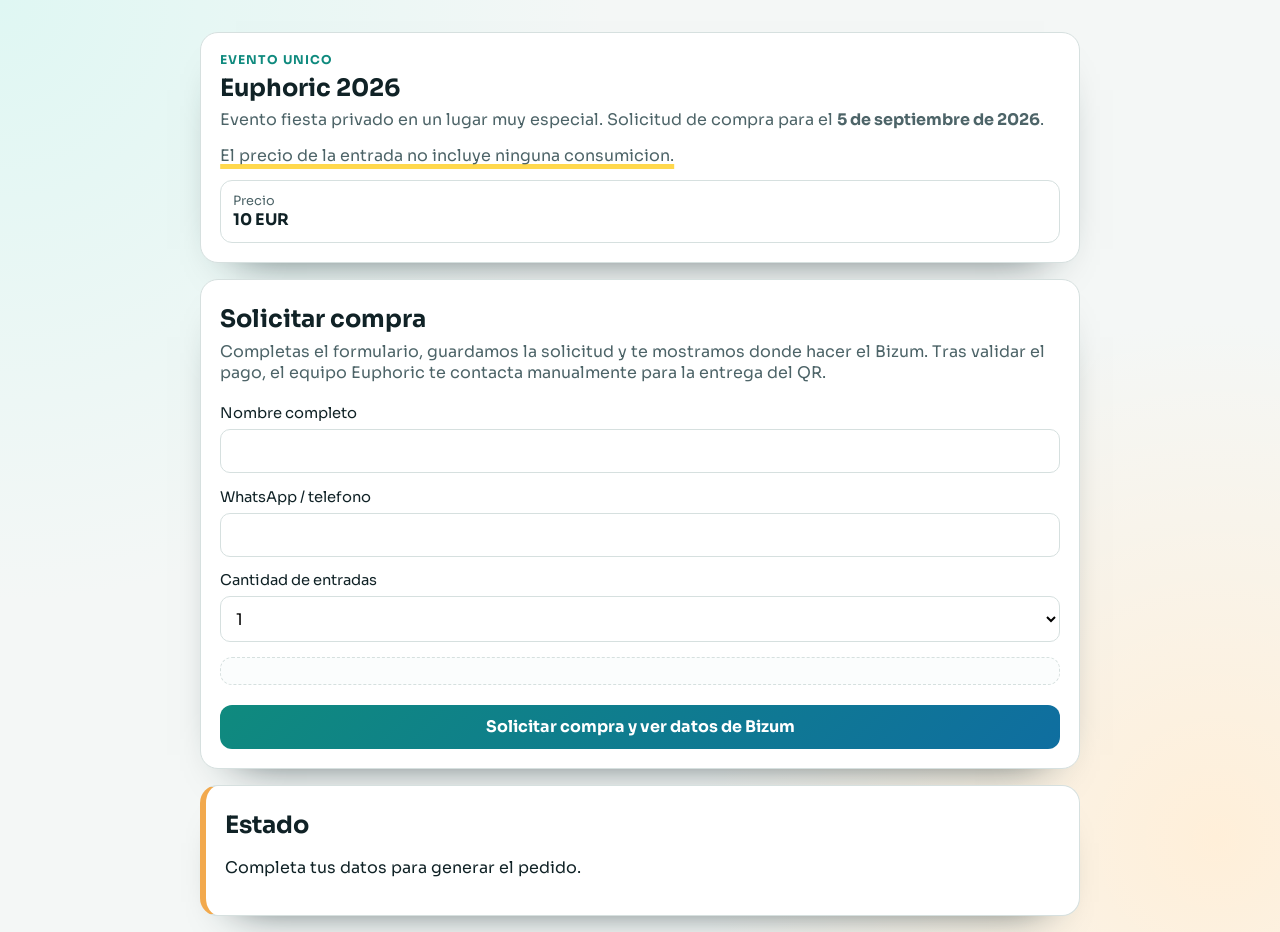
==== index.html @ bb03a4ed "feat: setup euphoric ticket request landing" ====
<!doctype html>
<html lang="es">
<head>
  <meta charset="UTF-8">
  <meta name="viewport" content="width=device-width, initial-scale=1.0">
  <meta name="robots" content="noindex, nofollow, noarchive, nosnippet, noimageindex">
  <meta name="googlebot" content="noindex, nofollow, noarchive, nosnippet, noimageindex">
  <title>Entradas Euphoric 2026</title>
  <link rel="preconnect" href="https://fonts.googleapis.com">
  <link rel="preconnect" href="https://fonts.gstatic.com" crossorigin>
  <link href="https://fonts.googleapis.com/css2?family=Sora:wght@400;600;700&display=swap" rel="stylesheet">
  <link rel="stylesheet" href="./styles.css">
</head>
<body>
  <main class="layout">
    <section class="card hero">
      <p class="eyebrow">Evento unico</p>
      <h1>Euphoric 2026</h1>
      <p class="subtitle">Evento fiesta privado en un lugar muy especial. Solicitud de compra para el <strong>5 de septiembre de 2026</strong>.</p>
      <p class="section-text highlighted-note">El precio de la entrada no incluye ninguna consumicion.</p>
      <div class="meta-grid">
        <article>
          <span class="meta-label">Precio</span>
          <strong>10 EUR</strong>
        </article>
      </div>
    </section>

    <section class="card">
      <h2>Solicitar compra</h2>
      <p class="section-text">Completas el formulario, guardamos la solicitud y te mostramos donde hacer el Bizum. Tras validar el pago, el equipo Euphoric te contacta manualmente para la entrega del QR.</p>

      <form id="orderForm" class="order-form">
        <label for="fullName">Nombre completo</label>
        <input id="fullName" name="fullName" type="text" required>

        <label for="phone">WhatsApp / telefono</label>
        <input id="phone" name="phone" type="text" required>

        <label for="quantity">Cantidad de entradas</label>
        <select id="quantity" name="quantity" required>
          <option value="1">1</option>
          <option value="2">2</option>
          <option value="3">3</option>
          <option value="4">4</option>
        </select>

        <div id="extraAttendees" class="extra-attendees" aria-live="polite"></div>

        <button type="submit" id="submitBtn">Solicitar compra y ver datos de Bizum</button>
      </form>
    </section>

    <section class="card status" id="statusCard">
      <h2>Estado</h2>
      <p id="statusMessage">Completa tus datos para generar el pedido.</p>
    </section>
  </main>

  <script src="./app.js" defer></script>
</body>
</html>
---- styles.css ----
:root {
  --bg: #f4f7f6;
  --ink: #102226;
  --muted: #4d6468;
  --card: #ffffff;
  --line: #d6e0df;
  --accent: #0f8a7e;
  --accent-2: #f2a94d;
  --ok: #1b7f42;
  --warn: #b56a09;
  --err: #aa2e2e;
}

* {
  box-sizing: border-box;
}

body {
  margin: 0;
  min-height: 100vh;
  font-family: "Sora", "Segoe UI", sans-serif;
  color: var(--ink);
  background:
    radial-gradient(circle at 0% 0%, #dff7f3 0%, transparent 38%),
    radial-gradient(circle at 95% 90%, #ffefd9 0%, transparent 35%),
    var(--bg);
}

.layout {
  width: min(880px, 92vw);
  margin: 2rem auto;
  display: grid;
  gap: 1rem;
}

.card {
  background: var(--card);
  border: 1px solid var(--line);
  border-radius: 18px;
  padding: 1.2rem;
  box-shadow: 0 22px 46px -36px #0c2024;
}

.hero {
  animation: float-in 420ms ease-out;
}

.eyebrow {
  margin: 0;
  text-transform: uppercase;
  letter-spacing: 0.08em;
  color: var(--accent);
  font-size: 0.76rem;
  font-weight: 700;
}

h1,
h2 {
  margin: 0.3rem 0;
}

.subtitle,
.section-text {
  margin: 0.4rem 0 0.9rem;
  color: var(--muted);
}

.highlighted-note {
  text-decoration-line: underline;
  text-decoration-color: #ffd84d;
  text-decoration-thickness: 0.3em;
  text-decoration-skip-ink: none;
}

.meta-grid {
  display: grid;
  grid-template-columns: repeat(auto-fit, minmax(180px, 1fr));
  gap: 0.65rem;
}

.meta-grid article {
  border: 1px solid var(--line);
  border-radius: 12px;
  padding: 0.75rem;
}

.meta-label {
  display: block;
  font-size: 0.8rem;
  color: var(--muted);
}

.order-form {
  display: grid;
  gap: 0.45rem;
}

.extra-attendees {
  margin-top: 0.5rem;
  padding: 0.8rem;
  border: 1px dashed var(--line);
  border-radius: 12px;
  background: #fbfdfd;
}

.extra-attendees p {
  margin: 0 0 0.35rem;
  color: var(--muted);
  font-size: 0.9rem;
}

label {
  margin-top: 0.45rem;
  font-size: 0.92rem;
}

input,
select,
button {
  font: inherit;
}

input,
select {
  width: 100%;
  border: 1px solid var(--line);
  border-radius: 10px;
  padding: 0.65rem;
  background: #fff;
}

button {
  margin-top: 0.8rem;
  border: 0;
  border-radius: 12px;
  padding: 0.72rem 0.9rem;
  background: linear-gradient(135deg, var(--accent), #0f6ea0);
  color: #fff;
  font-weight: 700;
  cursor: pointer;
}

button:hover {
  filter: brightness(0.96);
}

button:disabled {
  opacity: 0.7;
  cursor: not-allowed;
}

.status {
  border-left: 6px solid var(--accent-2);
}

.status.ok {
  border-left-color: var(--ok);
}

.status.warn {
  border-left-color: var(--warn);
}

.status.err {
  border-left-color: var(--err);
}

#statusMessage {
  line-height: 1.5;
}

.status-badge {
  display: inline-block;
  margin-bottom: 0.45rem;
  padding: 0.2rem 0.55rem;
  border-radius: 999px;
  background: #daf5e5;
  color: #0f5d2f;
  font-size: 0.78rem;
  font-weight: 700;
  letter-spacing: 0.03em;
}

.status.ok #statusMessage strong {
  color: #0f5d2f;
}

@keyframes float-in {
  from {
    opacity: 0;
    transform: translateY(8px);
  }
  to {
    opacity: 1;
    transform: translateY(0);
  }
}

@media (max-width: 720px) {
  .layout {
    margin: 1rem auto 2rem;
  }

  .meta-grid {
    grid-template-columns: 1fr;
  }
}
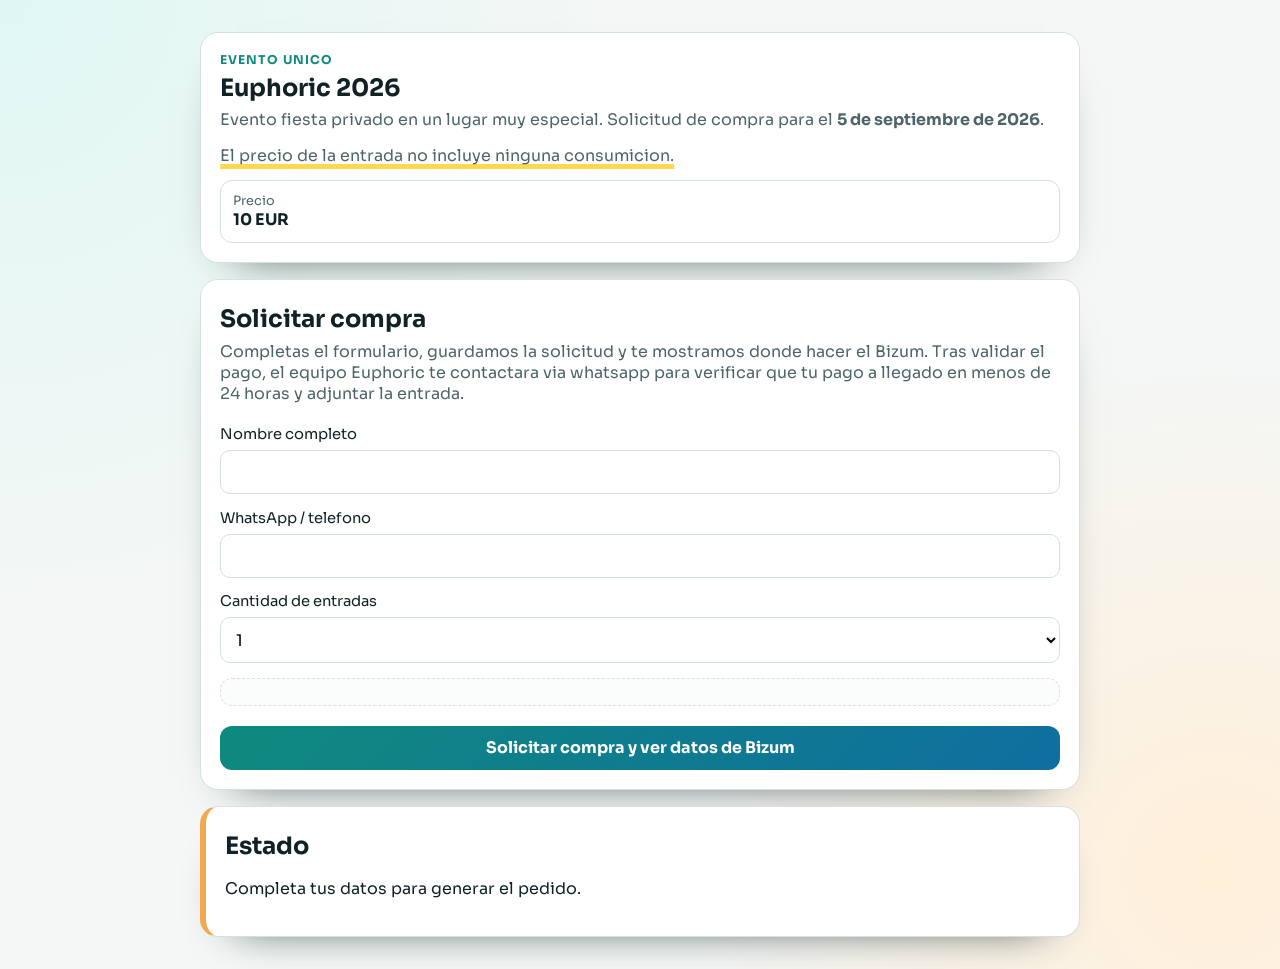
==== commit 0ddf18d7: "chore: update post-payment whatsapp copy" ====
--- a/index.html
+++ b/index.html
@@ -28,7 +28,7 @@
 
     <section class="card">
       <h2>Solicitar compra</h2>
-      <p class="section-text">Completas el formulario, guardamos la solicitud y te mostramos donde hacer el Bizum. Tras validar el pago, el equipo Euphoric te contacta manualmente para la entrega del QR.</p>
+      <p class="section-text">Completas el formulario, guardamos la solicitud y te mostramos donde hacer el Bizum. Tras validar el pago, el equipo Euphoric te contactara via whatsapp para verificar que tu pago a llegado en menos de 24 horas y adjuntar la entrada.</p>
 
       <form id="orderForm" class="order-form">
         <label for="fullName">Nombre completo</label>
@@ -57,6 +57,16 @@
     </section>
   </main>
 
+  <div id="statusModal" class="modal-overlay" aria-hidden="true">
+    <article class="card status ok modal-card" role="dialog" aria-modal="true" aria-labelledby="modalTitle">
+      <div class="modal-head">
+        <h2 id="modalTitle">Estado</h2>
+        <button id="closeModalBtn" type="button" class="modal-close">Cerrar</button>
+      </div>
+      <p id="modalMessage"></p>
+    </article>
+  </div>
+
   <script src="./app.js" defer></script>
 </body>
 </html>
--- a/styles.css
+++ b/styles.css
@@ -185,6 +185,47 @@
   color: #0f5d2f;
 }
 
+.modal-overlay {
+  position: fixed;
+  inset: 0;
+  z-index: 30;
+  display: none;
+  align-items: center;
+  justify-content: center;
+  padding: 1rem;
+  background: rgba(7, 21, 28, 0.48);
+}
+
+.modal-overlay.open {
+  display: flex;
+}
+
+.modal-card {
+  width: min(760px, 95vw);
+  box-shadow: 0 28px 52px -26px #08171d;
+}
+
+.modal-head {
+  display: flex;
+  align-items: center;
+  justify-content: space-between;
+  gap: 0.8rem;
+}
+
+.modal-close {
+  margin: 0;
+  padding: 0.48rem 0.8rem;
+  font-size: 0.9rem;
+}
+
+#modalMessage {
+  line-height: 1.55;
+}
+
+.status.ok #modalMessage strong {
+  color: #0f5d2f;
+}
+
 @keyframes float-in {
   from {
     opacity: 0;
